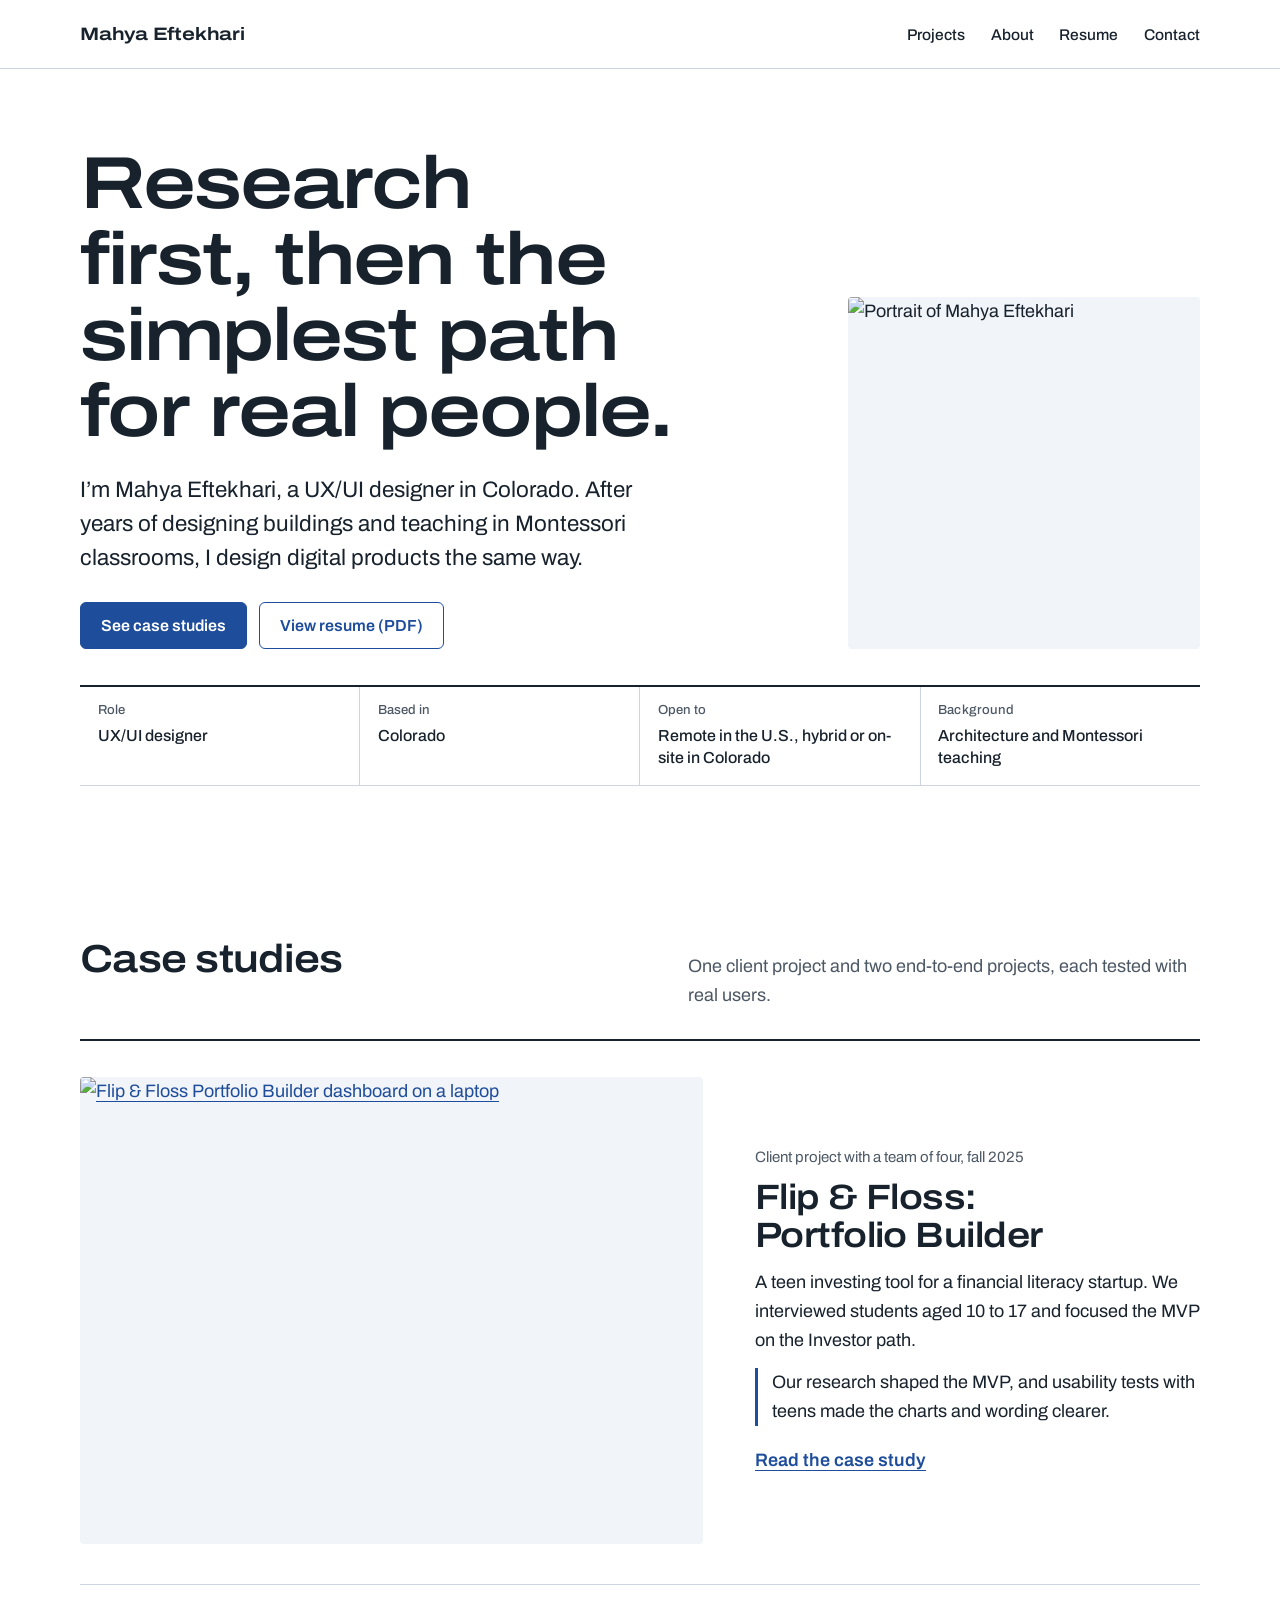
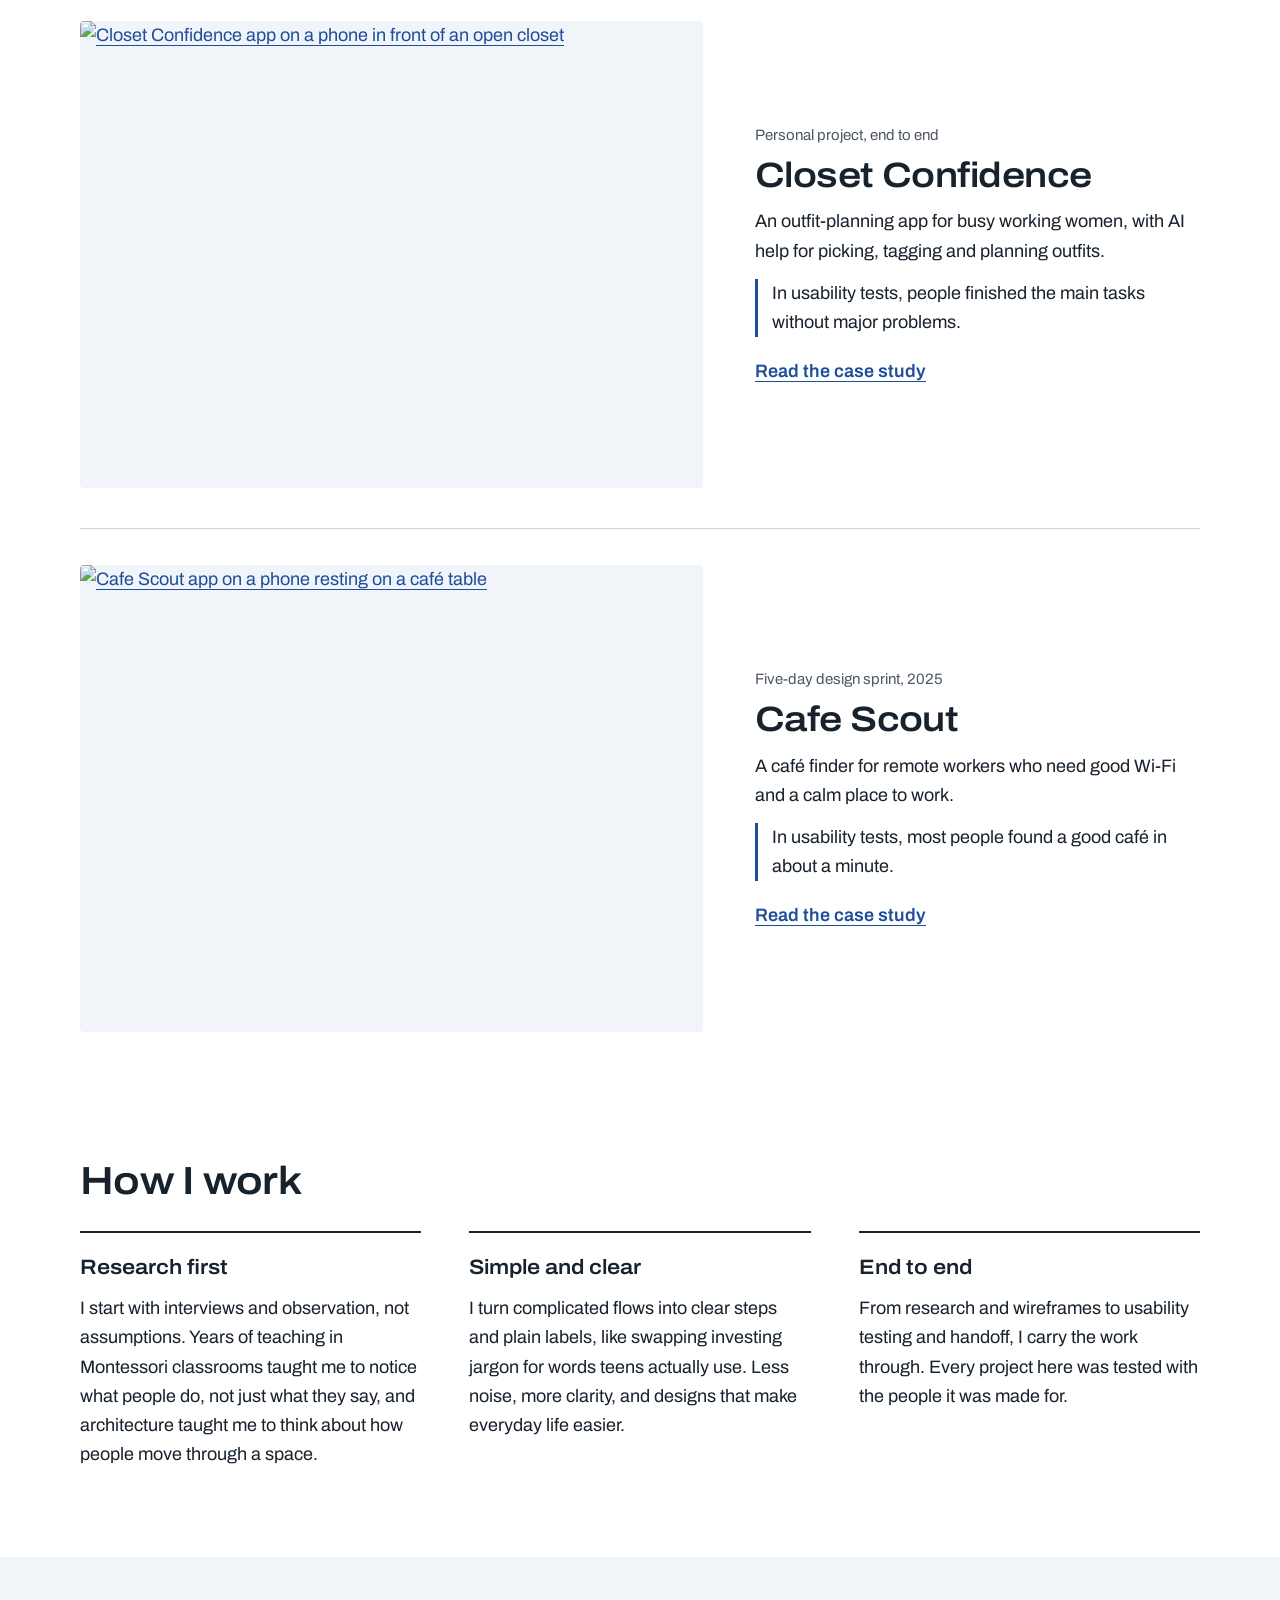
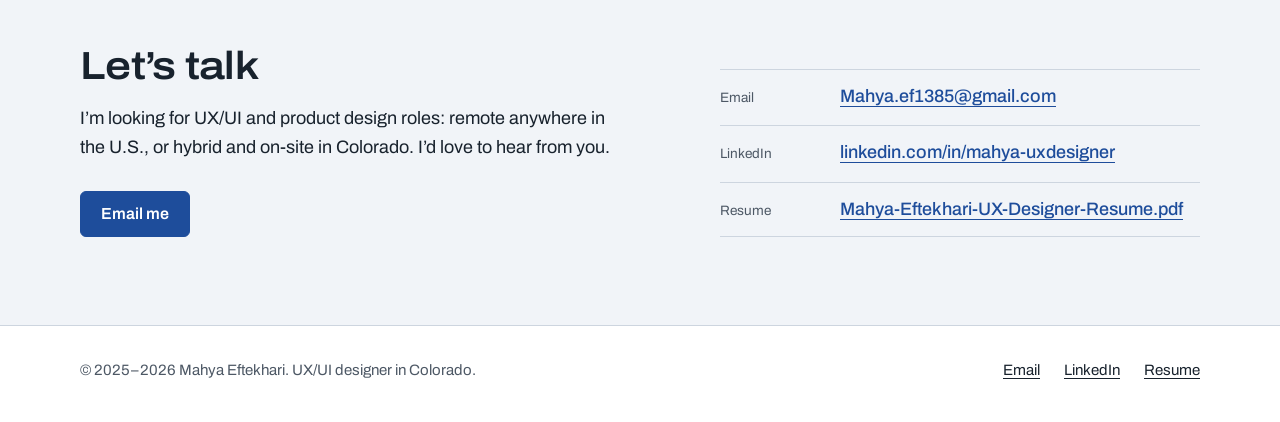
==== index.html @ 39c3cbf0 "Add portfolio pages, styles and fonts" ====
<!doctype html>
<html lang="en">
<head>
<meta charset="utf-8">
<meta name="viewport" content="width=device-width, initial-scale=1">
<title>Mahya Eftekhari | UX/UI Designer in Colorado</title>
<meta name="description" content="Mahya Eftekhari is a UX/UI designer in Colorado with a background in architecture and Montessori teaching. Case studies: Flip &amp; Floss (client project), Closet Confidence and Cafe Scout.">
<link rel="canonical" href="https://www.mahya-uxdesigner.com/">
<meta property="og:type" content="website">
<meta property="og:site_name" content="Mahya Eftekhari">
<meta property="og:title" content="Mahya Eftekhari | UX/UI Designer in Colorado">
<meta property="og:description" content="Mahya Eftekhari is a UX/UI designer in Colorado with a background in architecture and Montessori teaching. Case studies: Flip &amp; Floss (client project), Closet Confidence and Cafe Scout.">
<meta property="og:url" content="https://www.mahya-uxdesigner.com/">
<meta property="og:image" content="https://www.mahya-uxdesigner.com/og-card.png">
<meta name="twitter:card" content="summary_large_image">
<meta name="theme-color" content="#ffffff">
<link rel="icon" href="/favicon.svg" type="image/svg+xml">
<link rel="icon" href="/favicon-32.png" sizes="32x32" type="image/png">
<link rel="apple-touch-icon" href="/apple-touch-icon.png">
<link rel="preload" href="/archivo-latin-wdth-normal.woff2" as="font" type="font/woff2" crossorigin>
<link rel="stylesheet" href="/site.css?v=1">
<script type="application/ld+json">{"@context": "https://schema.org", "@type": "Person", "name": "Mahya Eftekhari", "jobTitle": "UX/UI Designer", "url": "https://www.mahya-uxdesigner.com/", "address": {"@type": "PostalAddress", "addressRegion": "CO", "addressCountry": "US"}, "sameAs": ["https://www.linkedin.com/in/mahya-uxdesigner"], "email": "mailto:Mahya.ef1385@gmail.com"}</script>
</head>
<body>
<a class="skip-link" href="#main">Skip to content</a>
<header class="site-header">
  <div class="site-header__inner">
    <a class="wordmark" href="/">Mahya Eftekhari</a>
    <nav class="site-nav" aria-label="Main"><ul><li><a href="/projects">Projects</a></li><li><a href="/about">About</a></li><li><a href="/s/Mahya-Eftekhari-UX-Designer-Resume.pdf">Resume</a></li><li><a href="/contact">Contact</a></li></ul></nav>
  </div>
</header>
<main id="main">
  <section class="hero" aria-labelledby="hero-title">
    <div class="hero__text">
      <h1 class="display" id="hero-title">Research first, then the simplest path for real people.</h1>
      <p class="lead">I’m Mahya Eftekhari, a UX/UI designer in Colorado. After years of designing buildings and teaching in Montessori classrooms, I design digital products the same way.</p>
      <div class="actions">
        <a class="btn btn--primary" href="#work">See case studies</a>
        <a class="btn btn--secondary" href="/s/Mahya-Eftekhari-UX-Designer-Resume.pdf">View resume (PDF)</a>
      </div>
    </div>
    <figure class="hero__portrait"><img src="/img/unnamed-1-d2908641.webp" alt="Portrait of Mahya Eftekhari" width="958" height="934" fetchpriority="high" decoding="async"></figure>
    <dl class="titleblock" style="--tb-cols:4"><div><dt>Role</dt><dd>UX/UI designer</dd></div><div><dt>Based in</dt><dd>Colorado</dd></div><div><dt>Open to</dt><dd>Remote in the U.S., hybrid or on-site in Colorado</dd></div><div><dt>Background</dt><dd>Architecture and Montessori teaching</dd></div></dl>
  </section>

  <section class="band" id="work" aria-labelledby="work-title">
    <div class="band__head">
      <h2 id="work-title">Case studies</h2>
      <p>One client project and two end-to-end projects, each tested with real users.</p>
    </div>
    <ul class="work"><li><article class="work__item">
  <a class="work__media" href="/flip-floss-portfolio-builder" tabindex="-1" aria-hidden="true"><img src="/img/9dd10206-a67c-40c2-997d-e3310551cd7e-4acb9a1b.webp" alt="Flip &amp; Floss Portfolio Builder dashboard on a laptop" width="1536" height="1024" loading="lazy" decoding="async"></a>
  <div>
    <p class="work__context">Client project with a team of four, fall 2025</p>
    <h3 class="work__title"><a href="/flip-floss-portfolio-builder">Flip &amp; Floss: Portfolio Builder</a></h3>
    <p class="work__summary">A teen investing tool for a financial literacy startup. We interviewed students aged 10 to 17 and focused the MVP on the Investor path.</p>
    <p class="work__result">Our research shaped the MVP, and usability tests with teens made the charts and wording clearer.</p>
    <a class="work__link" href="/flip-floss-portfolio-builder">Read the case study<span class="visually-hidden">: Flip &amp; Floss: Portfolio Builder</span></a>
  </div>
</article></li><li><article class="work__item">
  <a class="work__media" href="/closet-confidence" tabindex="-1" aria-hidden="true"><img src="/img/unnamed-88dc1564.webp" alt="Closet Confidence app on a phone in front of an open closet" width="951" height="951" style="object-position:50% 100%" loading="lazy" decoding="async"></a>
  <div>
    <p class="work__context">Personal project, end to end</p>
    <h3 class="work__title"><a href="/closet-confidence">Closet Confidence</a></h3>
    <p class="work__summary">An outfit-planning app for busy working women, with AI help for picking, tagging and planning outfits.</p>
    <p class="work__result">In usability tests, people finished the main tasks without major problems.</p>
    <a class="work__link" href="/closet-confidence">Read the case study<span class="visually-hidden">: Closet Confidence</span></a>
  </div>
</article></li><li><article class="work__item">
  <a class="work__media" href="/cafe-scout" tabindex="-1" aria-hidden="true"><img src="/img/b02252fb-cc37-4bd8-b61d-54bfed82eeb8-95e993bc.webp" alt="Cafe Scout app on a phone resting on a café table" width="1024" height="1536" loading="lazy" decoding="async"></a>
  <div>
    <p class="work__context">Five-day design sprint, 2025</p>
    <h3 class="work__title"><a href="/cafe-scout">Cafe Scout</a></h3>
    <p class="work__summary">A café finder for remote workers who need good Wi-Fi and a calm place to work.</p>
    <p class="work__result">In usability tests, most people found a good café in about a minute.</p>
    <a class="work__link" href="/cafe-scout">Read the case study<span class="visually-hidden">: Cafe Scout</span></a>
  </div>
</article></li></ul>
  </section>

  <section class="band" aria-labelledby="approach-title" style="padding-top:0">
    <div class="band__head"><h2 id="approach-title">How I work</h2></div>
    <ul class="principles">
      <li><h3>Research first</h3><p>I start with interviews and observation, not assumptions. Years of teaching in Montessori classrooms taught me to notice what people do, not just what they say, and architecture taught me to think about how people move through a space.</p></li>
      <li><h3>Simple and clear</h3><p>I turn complicated flows into clear steps and plain labels, like swapping investing jargon for words teens actually use. Less noise, more clarity, and designs that make everyday life easier.</p></li>
      <li><h3>End to end</h3><p>From research and wireframes to usability testing and handoff, I carry the work through. Every project here was tested with the people it was made for.</p></li>
    </ul>
  </section>

  <section class="band--tint" aria-labelledby="contact-title">
    <div class="band contact-band">
      <div>
        <h2 id="contact-title">Let’s talk</h2>
        <p style="margin-top:1rem">I’m looking for UX/UI and product design roles: remote anywhere in the U.S., or hybrid and on-site in Colorado. I’d love to hear from you.</p>
        <div class="actions"><a class="btn btn--primary" href="mailto:Mahya.ef1385@gmail.com">Email me</a></div>
      </div>
      <ul class="contact-list">
        <li><span>Email</span><a href="mailto:Mahya.ef1385@gmail.com">Mahya.ef1385@gmail.com</a></li>
        <li><span>LinkedIn</span><a href="https://www.linkedin.com/in/mahya-uxdesigner">linkedin.com/in/mahya-uxdesigner</a></li>
        <li><span>Resume</span><a href="/s/Mahya-Eftekhari-UX-Designer-Resume.pdf">Mahya-Eftekhari-UX-Designer-Resume.pdf</a></li>
      </ul>
    </div>
  </section>
</main>
<footer class="site-footer">
  <div class="site-footer__inner">
    <p style="margin:0">© 2025–2026 Mahya Eftekhari. UX/UI designer in Colorado.</p>
    <ul>
      <li><a href="mailto:Mahya.ef1385@gmail.com">Email</a></li>
      <li><a href="https://www.linkedin.com/in/mahya-uxdesigner">LinkedIn</a></li>
      <li><a href="/s/Mahya-Eftekhari-UX-Designer-Resume.pdf">Resume</a></li>
    </ul>
  </div>
</footer>
<dialog class="lightbox" id="lightbox" aria-label="Enlarged image">
  <button type="button">Close</button>
  <img alt="">
  <p hidden></p>
</dialog>
<script src="/site.js?v=1" defer></script>
</body>
</html>
---- site.css ----
/* Mahya Eftekhari — portfolio
   Type: Archivo (variable width + weight). Wide cuts for headings, normal width for reading.
   Signature: the "title block", borrowed from architectural drawing sheets, for facts about her and each project. */

@font-face {
  font-family: "Archivo";
  font-style: normal;
  font-display: swap;
  font-weight: 100 900;
  font-stretch: 62% 125%;
  src: url("/archivo-latin-wdth-normal.woff2") format("woff2-variations");
  unicode-range: U+0000-00FF, U+0131, U+0152-0153, U+02BB-02BC, U+02C6, U+02DA, U+02DC, U+0304, U+0308, U+0329, U+2000-206F, U+20AC, U+2122, U+2191, U+2193, U+2212, U+2215, U+FEFF, U+FFFD;
}
@font-face {
  font-family: "Archivo";
  font-style: normal;
  font-display: swap;
  font-weight: 100 900;
  font-stretch: 62% 125%;
  src: url("/archivo-latin-ext-wdth-normal.woff2") format("woff2-variations");
  unicode-range: U+0100-02BA, U+02BD-02C5, U+02C7-02CC, U+02CE-02D7, U+02DD-02FF, U+0304, U+0308, U+0329, U+1D00-1DBF, U+1E00-1E9F, U+1EF2-1EFF, U+2020, U+20A0-20AB, U+20AD-20C0, U+2113, U+2C60-2C7F, U+A720-A7FF;
}
@font-face {
  font-family: "Archivo";
  font-style: italic;
  font-display: swap;
  font-weight: 100 900;
  font-stretch: 62% 125%;
  src: url("/archivo-latin-wdth-italic.woff2") format("woff2-variations");
  unicode-range: U+0000-00FF, U+0131, U+0152-0153, U+02BB-02BC, U+02C6, U+02DA, U+02DC, U+0304, U+0308, U+0329, U+2000-206F, U+20AC, U+2122, U+2191, U+2193, U+2212, U+2215, U+FEFF, U+FFFD;
}

:root {
  --paper: #ffffff;
  --vellum: #f1f4f8;
  --ink: #18222d;
  --ink-soft: #4d5865;
  --rule: #cdd5df;
  --accent: #1e4d9b;
  --accent-deep: #163c7c;
  --accent-tint: #e6edf8;

  --font: "Archivo", system-ui, -apple-system, "Segoe UI", Roboto, Helvetica, Arial, sans-serif;
  --page: 76rem;
  --measure: 41rem;
  --gutter: clamp(1.25rem, 4.5vw, 3rem);
}

*, *::before, *::after { box-sizing: border-box; }
html { -webkit-text-size-adjust: 100%; text-size-adjust: 100%; }
@media (prefers-reduced-motion: no-preference) { html { scroll-behavior: smooth; } }

body {
  margin: 0;
  background: var(--paper);
  color: var(--ink);
  font-family: var(--font);
  font-size: 1.0625rem;
  line-height: 1.62;
  font-weight: 400;
  font-stretch: 100%;
  font-kerning: normal;
  -webkit-font-smoothing: antialiased;
  -moz-osx-font-smoothing: grayscale;
}
@media (min-width: 48rem) { body { font-size: 1.125rem; } }

img, video { max-width: 100%; height: auto; display: block; }

h1, h2, h3, h4 { margin: 0; color: var(--ink); font-weight: 600; text-wrap: balance; }
p { margin: 0 0 1em; text-wrap: pretty; }
ul, ol { margin: 0 0 1em; padding-left: 1.25em; }
li { margin: 0 0 0.35em; padding-left: 0.15em; }
li::marker { color: var(--ink-soft); }
strong { font-weight: 650; }

a { color: var(--accent); text-decoration-line: underline; text-decoration-thickness: 1px; text-underline-offset: 0.2em; }
a:hover { color: var(--accent-deep); text-decoration-thickness: 2px; }
:focus-visible { outline: 3px solid var(--accent); outline-offset: 3px; border-radius: 2px; }

.skip-link { position: absolute; left: 1rem; top: -4rem; background: var(--ink); color: #fff; padding: 0.6rem 1rem; z-index: 10; border-radius: 4px; }
.skip-link:focus { top: 1rem; }

.visually-hidden { position: absolute !important; width: 1px; height: 1px; overflow: hidden; clip: rect(0 0 0 0); white-space: nowrap; }

/* ---------- Type roles ---------- */
.display {
  font-stretch: 122%;
  font-weight: 600;
  font-size: clamp(2.35rem, 1.2rem + 4.6vw, 4.6rem);
  line-height: 1.03;
  letter-spacing: -0.028em;
}
.h2, .case-section > h2, .band h2 {
  font-stretch: 114%;
  font-size: clamp(1.7rem, 1.25rem + 1.5vw, 2.45rem);
  line-height: 1.1;
  letter-spacing: -0.018em;
}
.prose h3, .h3 { font-size: 1.3rem; line-height: 1.3; letter-spacing: -0.006em; margin: 2rem 0 0.6rem; }
.prose h4, .h4 { font-size: 1.0625rem; line-height: 1.4; margin: 1.5rem 0 0.4rem; }
.prose > :first-child { margin-top: 0; }
.prose > :last-child { margin-bottom: 0; }
.lead { font-size: clamp(1.15rem, 1rem + 0.55vw, 1.4rem); line-height: 1.5; }
.muted { color: var(--ink-soft); }

/* ---------- Header / footer ---------- */
.site-header { border-bottom: 1px solid var(--rule); background: var(--paper); }
.site-header__inner {
  max-width: var(--page); margin: 0 auto; padding: 1.05rem var(--gutter);
  display: flex; flex-wrap: wrap; align-items: baseline; justify-content: space-between; gap: 0.4rem 2rem;
}
.wordmark {
  font-stretch: 120%; font-weight: 650; font-size: 1.125rem; letter-spacing: -0.012em;
  color: var(--ink); text-decoration: none; white-space: nowrap;
}
.wordmark:hover { color: var(--ink); text-decoration: none; }
.site-nav ul { list-style: none; display: flex; flex-wrap: wrap; gap: 0.25rem 1.6rem; margin: 0; padding: 0; }
.site-nav li { margin: 0; padding: 0; }
.site-nav a {
  display: inline-block; padding: 0.3rem 0; color: var(--ink); text-decoration: none;
  font-weight: 500; font-size: 0.97rem;
}
.site-nav a:hover { color: var(--accent); text-decoration: underline; text-decoration-thickness: 2px; text-underline-offset: 0.45em; }
.site-nav a[aria-current="page"] { text-decoration: underline; text-decoration-thickness: 2px; text-underline-offset: 0.45em; text-decoration-color: var(--accent); }

.site-footer { border-top: 1px solid var(--rule); margin-top: 0; }
.site-footer__inner {
  max-width: var(--page); margin: 0 auto; padding: 2rem var(--gutter) 2.5rem;
  display: flex; flex-wrap: wrap; justify-content: space-between; gap: 0.75rem 2rem;
  font-size: 0.94rem; color: var(--ink-soft);
}
.site-footer ul { list-style: none; display: flex; flex-wrap: wrap; gap: 0.25rem 1.5rem; margin: 0; padding: 0; }
.site-footer li { margin: 0; padding: 0; }
.site-footer a { color: var(--ink); }

/* ---------- Buttons ---------- */
.actions { display: flex; flex-wrap: wrap; gap: 0.75rem; margin-top: 1.75rem; }
.btn {
  display: inline-flex; align-items: center; justify-content: center; gap: 0.5rem;
  min-height: 2.9rem; padding: 0.7rem 1.25rem; border-radius: 6px;
  font: inherit; font-size: 1rem; font-weight: 600; line-height: 1.2;
  text-decoration: none; border: 1.5px solid var(--accent); cursor: pointer;
}
.btn--primary { background: var(--accent); color: #fff; }
.btn--primary:hover { background: var(--accent-deep); border-color: var(--accent-deep); color: #fff; text-decoration: none; }
.btn--secondary { background: transparent; color: var(--accent); }
.btn--secondary:hover { background: var(--accent-tint); color: var(--accent-deep); text-decoration: none; }

/* ---------- Title block (signature) ---------- */
.titleblock {
  display: grid; gap: 1px; margin: 0;
  grid-template-columns: minmax(0, 1fr);
  background: var(--rule);
  border-top: 2px solid var(--ink); border-bottom: 1px solid var(--rule);
}
.titleblock > div { background: var(--paper); padding: 0.8rem 1.1rem 0.95rem 0; }
.titleblock > div + div { padding-left: 1.1rem; }
.titleblock dt { font-size: 0.82rem; font-weight: 500; color: var(--ink-soft); margin: 0 0 0.25rem; letter-spacing: 0.005em; }
.titleblock dd { margin: 0; font-size: 1rem; font-weight: 500; line-height: 1.42; }
.titleblock .titleblock__wide { grid-column: 1 / -1; }
@media (min-width: 30rem) { .titleblock { grid-template-columns: repeat(2, minmax(0, 1fr)); } }
@media (min-width: 56rem) { .titleblock { grid-template-columns: repeat(var(--tb-cols, 3), minmax(0, 1fr)); } }
.titleblock .titleblock__wide dd { font-size: 1.06rem; max-width: 52rem; }
.titleblock > div, .titleblock > div + div { padding-left: 1.1rem; }
@media (max-width: 29.99rem) { .titleblock > div, .titleblock > div + div { padding-left: 0; } }

/* ---------- Home hero ---------- */
.hero {
  max-width: var(--page); margin: 0 auto;
  padding: clamp(2.25rem, 6vw, 5rem) var(--gutter) clamp(2.5rem, 5vw, 4rem);
  display: grid; gap: 2.25rem 3.5rem; grid-template-columns: minmax(0, 1fr);
}
.hero__text { max-width: 44rem; }
.hero__text .lead { margin: 1.5rem 0 0; max-width: 37rem; color: var(--ink); }
.hero__portrait { margin: 0; max-width: 15rem; }
@media (min-width: 40rem) { .hero__portrait { max-width: 22rem; } }
.hero__portrait img { width: 100%; aspect-ratio: 1 / 1; object-fit: cover; object-position: 50% 30%; border-radius: 4px; background: var(--vellum); }
.hero .titleblock { grid-column: 1 / -1; }
@media (min-width: 60rem) {
  .hero { grid-template-columns: minmax(0, 8fr) minmax(0, 4fr); align-items: end; }
  .hero__portrait { justify-self: end; width: 100%; }
}

/* ---------- Bands ---------- */
.band { max-width: var(--page); margin: 0 auto; padding: clamp(3rem, 7vw, 5.5rem) var(--gutter); }
.band__head { display: flex; flex-wrap: wrap; align-items: baseline; justify-content: space-between; gap: 0.5rem 2rem; margin-bottom: 1.75rem; }
.band__head p { margin: 0; color: var(--ink-soft); max-width: 32rem; }
.band--tint { background: var(--vellum); }
.band--tint .titleblock > div { background: var(--vellum); }

/* ---------- Project list ---------- */
.work { list-style: none; margin: 0; padding: 0; }
.work > li { margin: 0; padding: 0; }
.work__item {
  display: grid; gap: 1.5rem 3.25rem; grid-template-columns: minmax(0, 1fr);
  padding: 2.25rem 0 2.5rem; border-top: 1px solid var(--rule);
}
.work > li:first-child .work__item { border-top: 2px solid var(--ink); }
@media (min-width: 56rem) {
  .work__item { grid-template-columns: minmax(0, 7fr) minmax(0, 5fr); align-items: center; }
}
.work__media { display: block; border-radius: 4px; overflow: hidden; background: var(--vellum); aspect-ratio: 4 / 3; }
.work__media img { width: 100%; height: 100%; object-fit: cover; }
.work__context { font-size: 0.94rem; color: var(--ink-soft); margin: 0 0 0.55rem; }
.work__title { font-stretch: 114%; font-size: clamp(1.6rem, 1.25rem + 1.2vw, 2.2rem); line-height: 1.08; letter-spacing: -0.016em; margin: 0 0 0.85rem; }
.work__title a { color: inherit; text-decoration: none; }
.work__title a:hover { color: var(--accent); }
.work__summary { margin: 0 0 0.8rem; }
.work__result { margin: 0 0 1.25rem; padding-left: 0.9rem; border-left: 3px solid var(--accent); }
.work__link { font-weight: 600; }

/* ---------- Principles ---------- */
.principles { display: grid; gap: 2rem 3rem; grid-template-columns: repeat(auto-fit, minmax(min(100%, 17rem), 1fr)); margin: 0; padding: 0; list-style: none; }
.principles > li { margin: 0; padding: 1.1rem 0 0; border-top: 2px solid var(--ink); }
.principles h3 { font-size: 1.3rem; font-stretch: 110%; margin: 0 0 0.6rem; }
.principles p { margin: 0; color: var(--ink); }

/* ---------- Contact band ---------- */
.contact-band { display: grid; gap: 1.5rem 4rem; grid-template-columns: minmax(0, 1fr); }
@media (min-width: 56rem) { .contact-band { grid-template-columns: minmax(0, 6fr) minmax(0, 5fr); align-items: end; } }
.contact-band p { max-width: 34rem; }
.contact-list { list-style: none; margin: 0; padding: 0; display: grid; gap: 0.15rem; }
.contact-list li { margin: 0; padding: 0.75rem 0; border-top: 1px solid var(--rule); display: grid; grid-template-columns: 6.5rem minmax(0, 1fr); gap: 1rem; align-items: baseline; }
.contact-list li:last-child { border-bottom: 1px solid var(--rule); }
.contact-list span { font-size: 0.85rem; color: var(--ink-soft); }
.contact-list a { font-weight: 500; overflow-wrap: anywhere; }

/* ---------- Simple pages ---------- */
.page-head { max-width: var(--page); margin: 0 auto; padding: clamp(2.25rem, 6vw, 4.5rem) var(--gutter) 1.5rem; }
.page-head .lead { margin-top: 1.25rem; max-width: 38rem; }
.about { max-width: var(--page); margin: 0 auto; padding: 1rem var(--gutter) clamp(3rem, 7vw, 5rem); display: grid; gap: 2.5rem 4rem; grid-template-columns: minmax(0, 1fr); }
@media (min-width: 56rem) { .about { grid-template-columns: minmax(0, 7fr) minmax(0, 4fr); } }
.about__photo { margin: 0; }
.about__photo img { border-radius: 4px; width: 100%; max-width: 24rem; }
.about .titleblock { margin-top: 2.5rem; }

/* ---------- Case study ---------- */
.case-head { max-width: var(--page); margin: 0 auto; padding: clamp(2rem, 5vw, 3.75rem) var(--gutter) 0; }
.crumb { font-size: 0.94rem; margin: 0 0 1.5rem; }
.crumb a { color: var(--ink-soft); }
.case-head .display { max-width: 17ch; }
.case-head .lead { max-width: 40rem; margin: 1.25rem 0 2.25rem; }
.case-hero { max-width: var(--page); margin: clamp(2rem, 4vw, 3rem) auto 0; padding: 0 var(--gutter); }
.case-hero__frame { background: var(--vellum); border-radius: 4px; overflow: hidden; display: flex; justify-content: center; }
.case-hero__frame img { width: 100%; max-height: min(78vh, 46rem); object-fit: cover; }
.case-hero__frame.is-portrait img { width: auto; max-width: 100%; object-fit: contain; max-height: min(80vh, 44rem); }

.case-body { max-width: var(--page); margin: 0 auto; padding: clamp(2rem, 5vw, 3.5rem) var(--gutter) clamp(3rem, 6vw, 4.5rem); display: grid; grid-template-columns: minmax(0, 1fr); gap: 3rem; }
@media (min-width: 72rem) { .case-body { grid-template-columns: 13.5rem minmax(0, 1fr); gap: 3.5rem; } }

.toc { display: none; }
@media (min-width: 72rem) {
  .toc { display: block; position: sticky; top: 1.5rem; align-self: start; max-height: calc(100vh - 3rem); overflow-y: auto; padding-top: 2.6rem; }
}
.toc p { font-size: 0.82rem; color: var(--ink-soft); margin: 0 0 0.6rem; }
.toc ol { list-style: none; margin: 0; padding: 0; border-left: 1px solid var(--rule); }
.toc li { margin: 0; padding: 0; }
.toc a {
  display: block; padding: 0.32rem 0 0.32rem 0.9rem; margin-left: -1px; border-left: 2px solid transparent;
  font-size: 0.9rem; line-height: 1.35; color: var(--ink-soft); text-decoration: none;
}
.toc a:hover { color: var(--ink); }
.toc a[aria-current="true"] { color: var(--accent); border-left-color: var(--accent); font-weight: 600; }

.case-content { min-width: 0; }
.case-section { padding: 2.5rem 0 1rem; border-top: 1px solid var(--rule); scroll-margin-top: 1rem; }
.case-section:first-child { border-top: 2px solid var(--ink); }
.case-section > h2 { margin: 0 0 1.4rem; max-width: 24ch; }
.case-section .prose { max-width: var(--measure); }
.flow > * + * { margin-top: 1.75rem; }

:where(.figure) { margin: 0; }
.figure__frame { background: var(--vellum); border-radius: 4px; padding: clamp(0.6rem, 1.8vw, 1.25rem); }
.figure__frame img { margin: 0 auto; }
.figure--bare .figure__frame { background: none; padding: 0; }
.figure--tall { max-width: 28rem; }
.cols--phone .figure--tall { max-width: none; }
.figure figcaption { font-size: 0.94rem; line-height: 1.5; color: var(--ink-soft); margin-top: 0.7rem; max-width: var(--measure); }
.zoom { cursor: zoom-in; }

.cols { display: grid; gap: 1.75rem 2.5rem; grid-template-columns: minmax(0, 1fr); align-items: start; }
@media (min-width: 52rem) { .cols { grid-template-columns: var(--cols); } .cols.is-centered { align-items: center; } }
.cols > .col > * + * { margin-top: 1.25rem; }

.gallery { display: grid; gap: 0.9rem; grid-template-columns: repeat(auto-fill, minmax(min(100%, 15.5rem), 1fr)); padding: 0; list-style: none; }
:where(.gallery) { margin: 0; }
.gallery--2 { grid-template-columns: repeat(auto-fill, minmax(min(100%, 19rem), 1fr)); }
.gallery li { margin: 0; padding: 0; }
.gallery .figure__frame { padding: 0.5rem; height: 100%; display: flex; align-items: center; }

.icons { display: flex; flex-wrap: wrap; gap: 1rem; padding: 0; list-style: none; }
:where(.icons) { margin: 0; }
.icons li { margin: 0; padding: 0; }
.icons img { width: 6.5rem; height: auto; border-radius: 12px; }
.media { display: grid; grid-template-columns: 3.5rem minmax(0, 1fr); gap: 1.1rem; align-items: start; max-width: var(--measure); }
.media img { width: 3.5rem; height: auto; border-radius: 10px; margin-top: 0.2rem; }

.quotes { list-style: none; padding: 0; display: grid; gap: 1.25rem 2.5rem; grid-template-columns: repeat(auto-fit, minmax(min(100%, 17rem), 1fr)); }
:where(.quotes) { margin: 0; }
.quotes li { margin: 0; padding: 0; }
.quotes blockquote { margin: 0; padding: 0.2rem 0 0.2rem 1rem; border-left: 3px solid var(--accent); font-size: 1.08rem; line-height: 1.5; }

.callout { max-width: var(--measure); background: var(--accent-tint); border-radius: 4px; padding: 1.1rem 1.3rem; }
.callout p:last-child { margin-bottom: 0; }

.video-frame { background: var(--ink); border-radius: 4px; overflow: hidden; }
.video-frame video { width: 100%; }

.next { border-top: 2px solid var(--ink); margin-top: 1.5rem; padding-top: 1.75rem; display: grid; gap: 1.25rem 2.5rem; grid-template-columns: minmax(0, 1fr); }
@media (min-width: 48rem) { .next { grid-template-columns: minmax(0, 1fr) minmax(0, 1fr); } }
.next a { display: grid; grid-template-columns: 7.5rem minmax(0, 1fr); gap: 1rem; align-items: center; text-decoration: none; color: var(--ink); }
.next img { width: 7.5rem; aspect-ratio: 4 / 3; object-fit: cover; border-radius: 4px; background: var(--vellum); }
.next span { display: block; font-size: 0.85rem; color: var(--ink-soft); }
.next strong { display: block; font-stretch: 112%; font-size: 1.2rem; font-weight: 600; line-height: 1.2; }
.next a:hover strong { color: var(--accent); text-decoration: underline; text-decoration-thickness: 2px; text-underline-offset: 0.2em; }

/* ---------- Lightbox ---------- */
.lightbox { border: 0; padding: 0; margin: auto; max-width: min(96vw, 110rem); max-height: 94vh; background: transparent; overflow: visible; }
.lightbox::backdrop { background: rgba(14, 20, 27, 0.86); }
.lightbox img { max-width: min(96vw, 110rem); max-height: calc(94vh - 4rem); width: auto; margin: 0 auto; background: #fff; border-radius: 3px; }
.lightbox p { color: #e9eef4; font-size: 0.94rem; margin: 0.7rem auto 0; max-width: 48rem; text-align: center; }
.lightbox button {
  position: fixed; top: 1rem; right: 1rem; min-height: 2.75rem; padding: 0.55rem 1rem; border-radius: 6px;
  border: 1.5px solid #fff; background: rgba(14, 20, 27, 0.6); color: #fff; font: inherit; font-weight: 600; cursor: pointer;
}

@media print {
  .site-header, .site-footer, .toc, .next, .actions { display: none !important; }
  .case-body { display: block; }
}
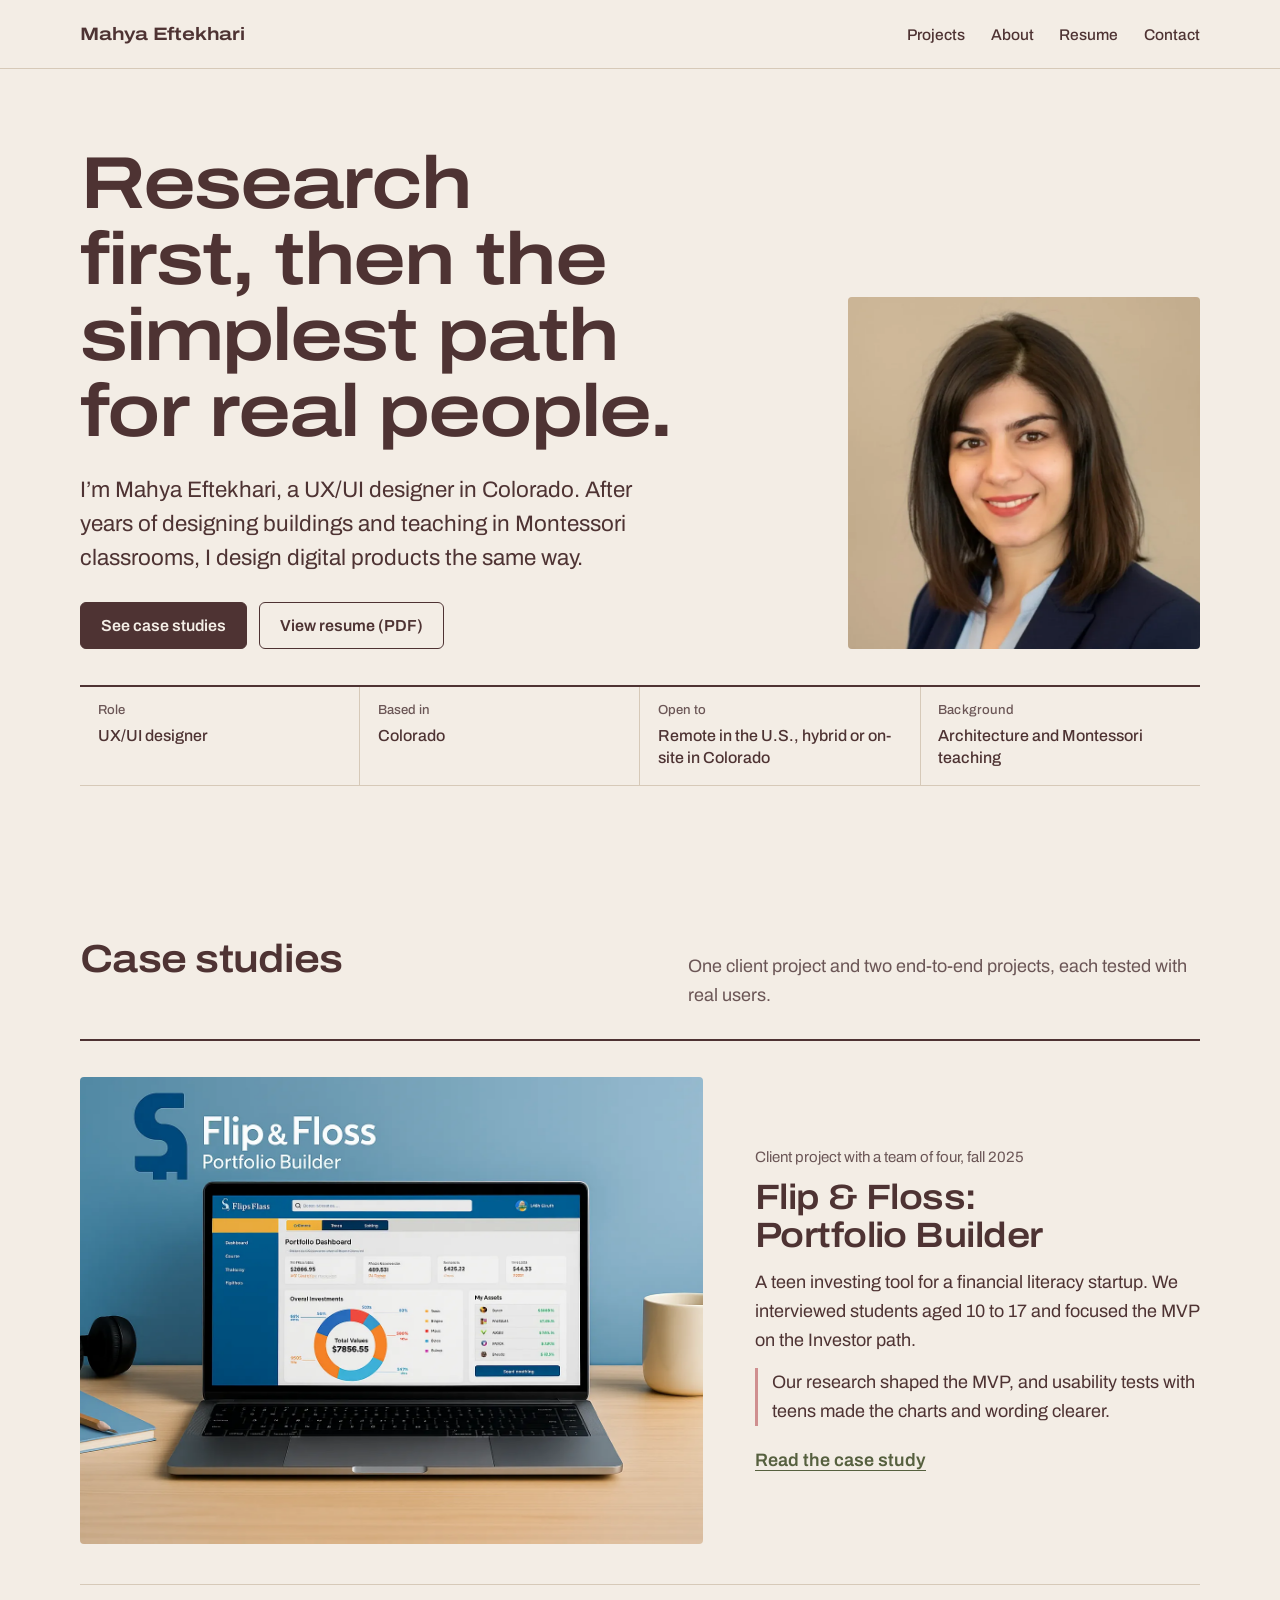
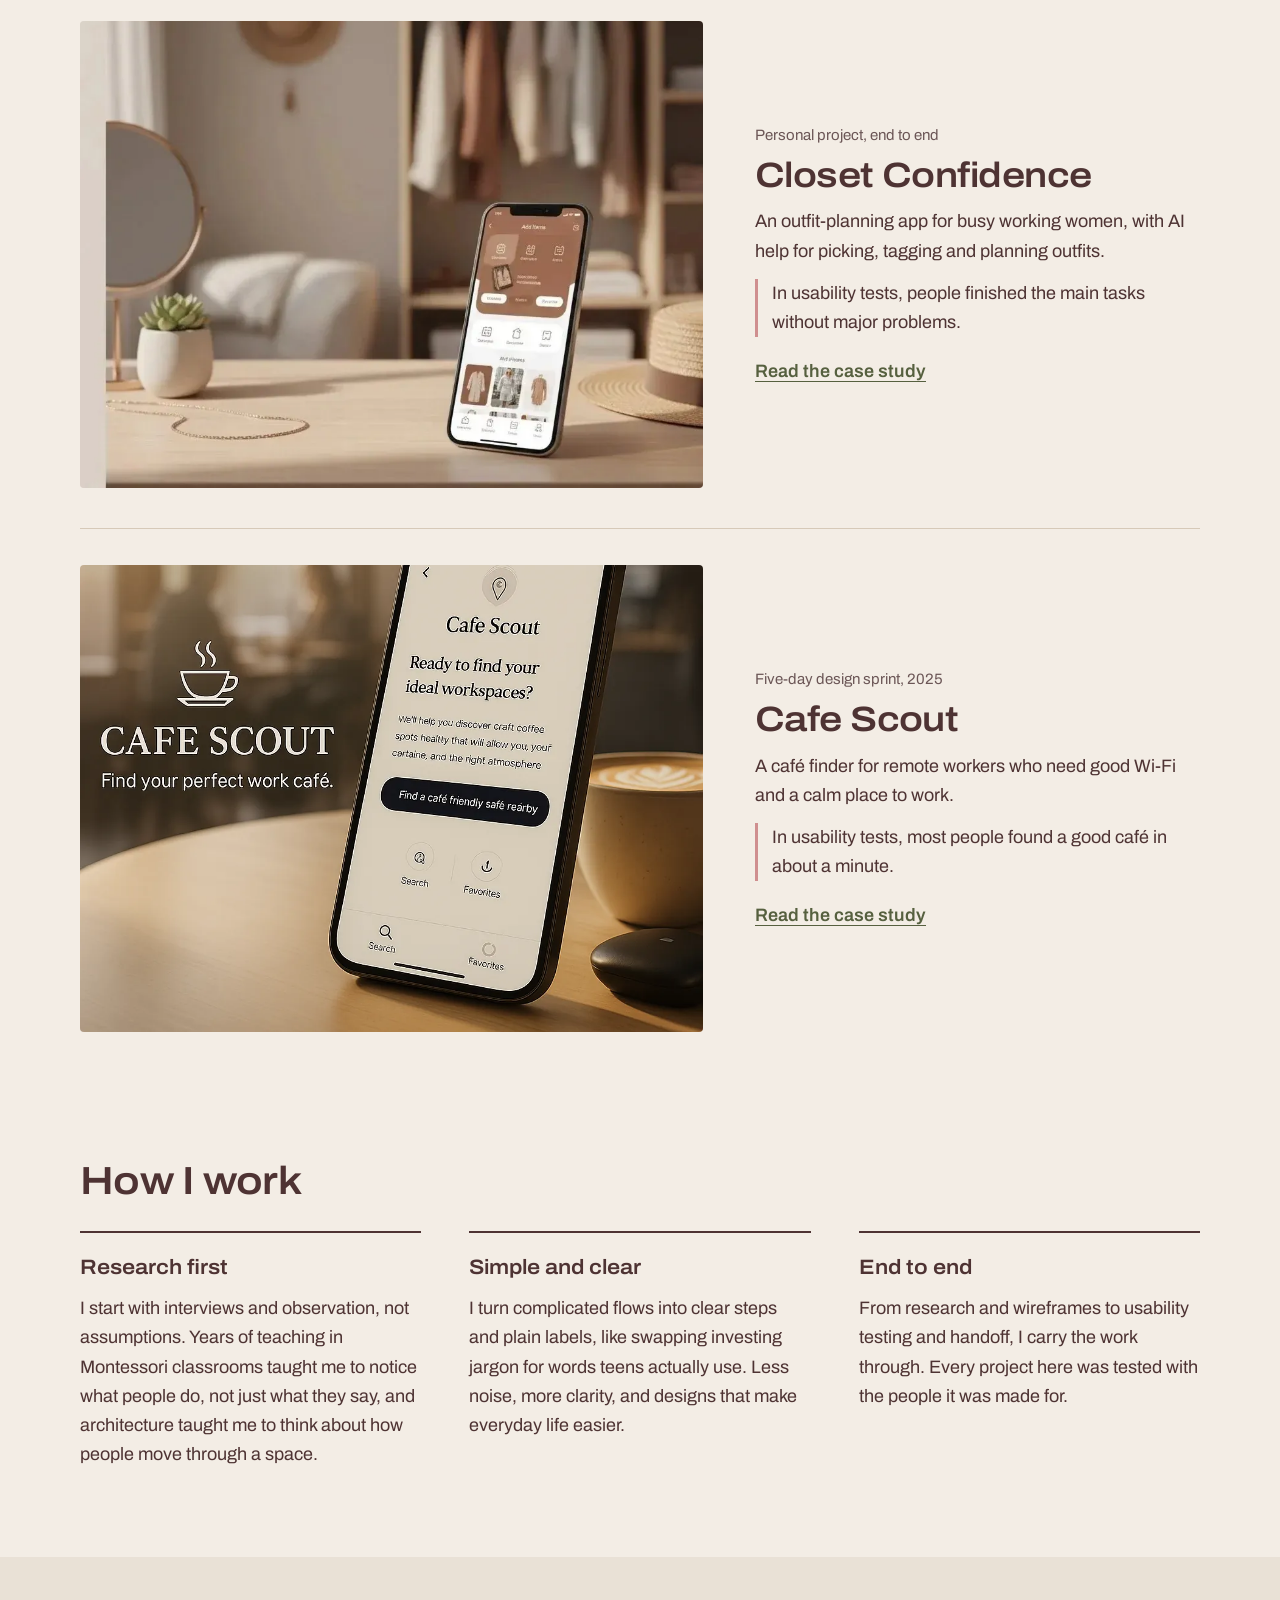
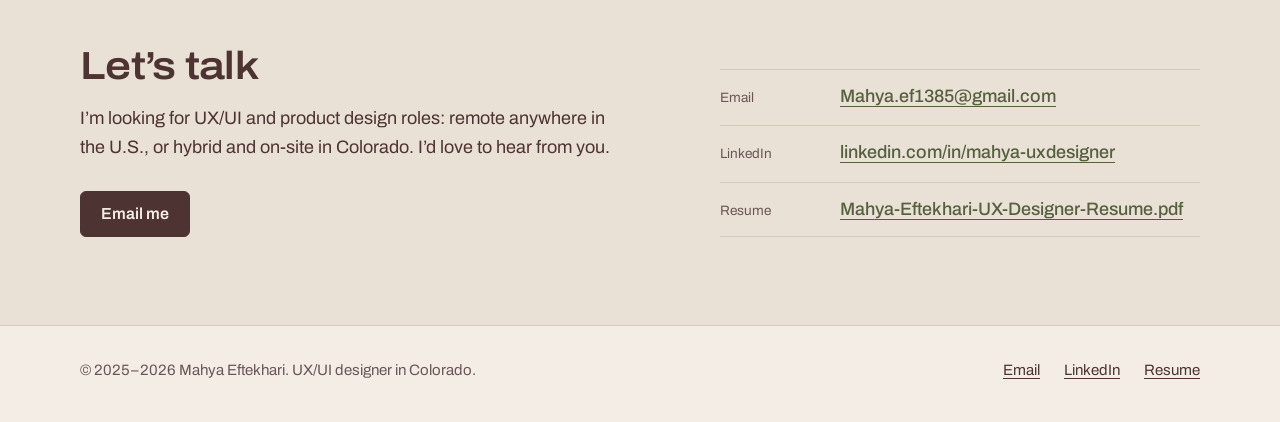
==== commit fbf5c178: "Use the original warm colors, add card sorting video" ====
--- a/index.html
+++ b/index.html
@@ -13,12 +13,12 @@
 <meta property="og:url" content="https://www.mahya-uxdesigner.com/">
 <meta property="og:image" content="https://www.mahya-uxdesigner.com/og-card.png">
 <meta name="twitter:card" content="summary_large_image">
-<meta name="theme-color" content="#ffffff">
+<meta name="theme-color" content="#f3ede5">
 <link rel="icon" href="/favicon.svg" type="image/svg+xml">
 <link rel="icon" href="/favicon-32.png" sizes="32x32" type="image/png">
 <link rel="apple-touch-icon" href="/apple-touch-icon.png">
 <link rel="preload" href="/archivo-latin-wdth-normal.woff2" as="font" type="font/woff2" crossorigin>
-<link rel="stylesheet" href="/site.css?v=1">
+<link rel="stylesheet" href="/site.css?v=2">
 <script type="application/ld+json">{"@context": "https://schema.org", "@type": "Person", "name": "Mahya Eftekhari", "jobTitle": "UX/UI Designer", "url": "https://www.mahya-uxdesigner.com/", "address": {"@type": "PostalAddress", "addressRegion": "CO", "addressCountry": "US"}, "sameAs": ["https://www.linkedin.com/in/mahya-uxdesigner"], "email": "mailto:Mahya.ef1385@gmail.com"}</script>
 </head>
 <body>
@@ -117,6 +117,6 @@
   <img alt="">
   <p hidden></p>
 </dialog>
-<script src="/site.js?v=1" defer></script>
+<script src="/site.js?v=2" defer></script>
 </body>
 </html>
--- a/site.css
+++ b/site.css
@@ -31,14 +31,20 @@
 }
 
 :root {
-  --paper: #ffffff;
-  --vellum: #f1f4f8;
-  --ink: #18222d;
-  --ink-soft: #4d5865;
-  --rule: #cdd5df;
-  --accent: #1e4d9b;
-  --accent-deep: #163c7c;
-  --accent-tint: #e6edf8;
+  /* Her original Squarespace palette, kept calm: one cream background, brown text,
+     sage deepened so links pass contrast, dusty rose only for small decorative marks. */
+  --paper: #f3ede5;
+  --vellum: #e9e1d6;
+  --ink: #4e3333;
+  --ink-soft: #6b5656;
+  --rule: #d6c9b8;
+  --accent: #56603f;
+  --accent-deep: #444c31;
+  --accent-tint: #e2e3d3;
+  --btn: #4e3333;
+  --btn-text: #f3ede5;
+  --btn-hover: #3a2525;
+  --mark: #cf8f8f;
 
   --font: "Archivo", system-ui, -apple-system, "Segoe UI", Roboto, Helvetica, Arial, sans-serif;
   --page: 76rem;
@@ -78,7 +84,7 @@
 a:hover { color: var(--accent-deep); text-decoration-thickness: 2px; }
 :focus-visible { outline: 3px solid var(--accent); outline-offset: 3px; border-radius: 2px; }
 
-.skip-link { position: absolute; left: 1rem; top: -4rem; background: var(--ink); color: #fff; padding: 0.6rem 1rem; z-index: 10; border-radius: 4px; }
+.skip-link { position: absolute; left: 1rem; top: -4rem; background: var(--ink); color: var(--paper); padding: 0.6rem 1rem; z-index: 10; border-radius: 4px; }
 .skip-link:focus { top: 1rem; }
 
 .visually-hidden { position: absolute !important; width: 1px; height: 1px; overflow: hidden; clip: rect(0 0 0 0); white-space: nowrap; }
@@ -140,12 +146,12 @@
   display: inline-flex; align-items: center; justify-content: center; gap: 0.5rem;
   min-height: 2.9rem; padding: 0.7rem 1.25rem; border-radius: 6px;
   font: inherit; font-size: 1rem; font-weight: 600; line-height: 1.2;
-  text-decoration: none; border: 1.5px solid var(--accent); cursor: pointer;
-}
-.btn--primary { background: var(--accent); color: #fff; }
-.btn--primary:hover { background: var(--accent-deep); border-color: var(--accent-deep); color: #fff; text-decoration: none; }
-.btn--secondary { background: transparent; color: var(--accent); }
-.btn--secondary:hover { background: var(--accent-tint); color: var(--accent-deep); text-decoration: none; }
+  text-decoration: none; border: 1.5px solid var(--btn); cursor: pointer;
+}
+.btn--primary { background: var(--btn); color: var(--btn-text); }
+.btn--primary:hover { background: var(--btn-hover); border-color: var(--btn-hover); color: var(--btn-text); text-decoration: none; }
+.btn--secondary { background: transparent; color: var(--ink); border-color: var(--ink); }
+.btn--secondary:hover { background: var(--vellum); color: var(--ink); text-decoration: none; }
 
 /* ---------- Title block (signature) ---------- */
 .titleblock {
@@ -207,7 +213,7 @@
 .work__title a { color: inherit; text-decoration: none; }
 .work__title a:hover { color: var(--accent); }
 .work__summary { margin: 0 0 0.8rem; }
-.work__result { margin: 0 0 1.25rem; padding-left: 0.9rem; border-left: 3px solid var(--accent); }
+.work__result { margin: 0 0 1.25rem; padding-left: 0.9rem; border-left: 3px solid var(--mark); }
 .work__link { font-weight: 600; }
 
 /* ---------- Principles ---------- */
@@ -299,7 +305,7 @@
 .quotes { list-style: none; padding: 0; display: grid; gap: 1.25rem 2.5rem; grid-template-columns: repeat(auto-fit, minmax(min(100%, 17rem), 1fr)); }
 :where(.quotes) { margin: 0; }
 .quotes li { margin: 0; padding: 0; }
-.quotes blockquote { margin: 0; padding: 0.2rem 0 0.2rem 1rem; border-left: 3px solid var(--accent); font-size: 1.08rem; line-height: 1.5; }
+.quotes blockquote { margin: 0; padding: 0.2rem 0 0.2rem 1rem; border-left: 3px solid var(--mark); font-size: 1.08rem; line-height: 1.5; }
 
 .callout { max-width: var(--measure); background: var(--accent-tint); border-radius: 4px; padding: 1.1rem 1.3rem; }
 .callout p:last-child { margin-bottom: 0; }
@@ -317,12 +323,12 @@
 
 /* ---------- Lightbox ---------- */
 .lightbox { border: 0; padding: 0; margin: auto; max-width: min(96vw, 110rem); max-height: 94vh; background: transparent; overflow: visible; }
-.lightbox::backdrop { background: rgba(14, 20, 27, 0.86); }
+.lightbox::backdrop { background: rgba(43, 26, 26, 0.88); }
 .lightbox img { max-width: min(96vw, 110rem); max-height: calc(94vh - 4rem); width: auto; margin: 0 auto; background: #fff; border-radius: 3px; }
-.lightbox p { color: #e9eef4; font-size: 0.94rem; margin: 0.7rem auto 0; max-width: 48rem; text-align: center; }
+.lightbox p { color: #f3ede5; font-size: 0.94rem; margin: 0.7rem auto 0; max-width: 48rem; text-align: center; }
 .lightbox button {
   position: fixed; top: 1rem; right: 1rem; min-height: 2.75rem; padding: 0.55rem 1rem; border-radius: 6px;
-  border: 1.5px solid #fff; background: rgba(14, 20, 27, 0.6); color: #fff; font: inherit; font-weight: 600; cursor: pointer;
+  border: 1.5px solid #f3ede5; background: rgba(43, 26, 26, 0.6); color: #f3ede5; font: inherit; font-weight: 600; cursor: pointer;
 }
 
 @media print {
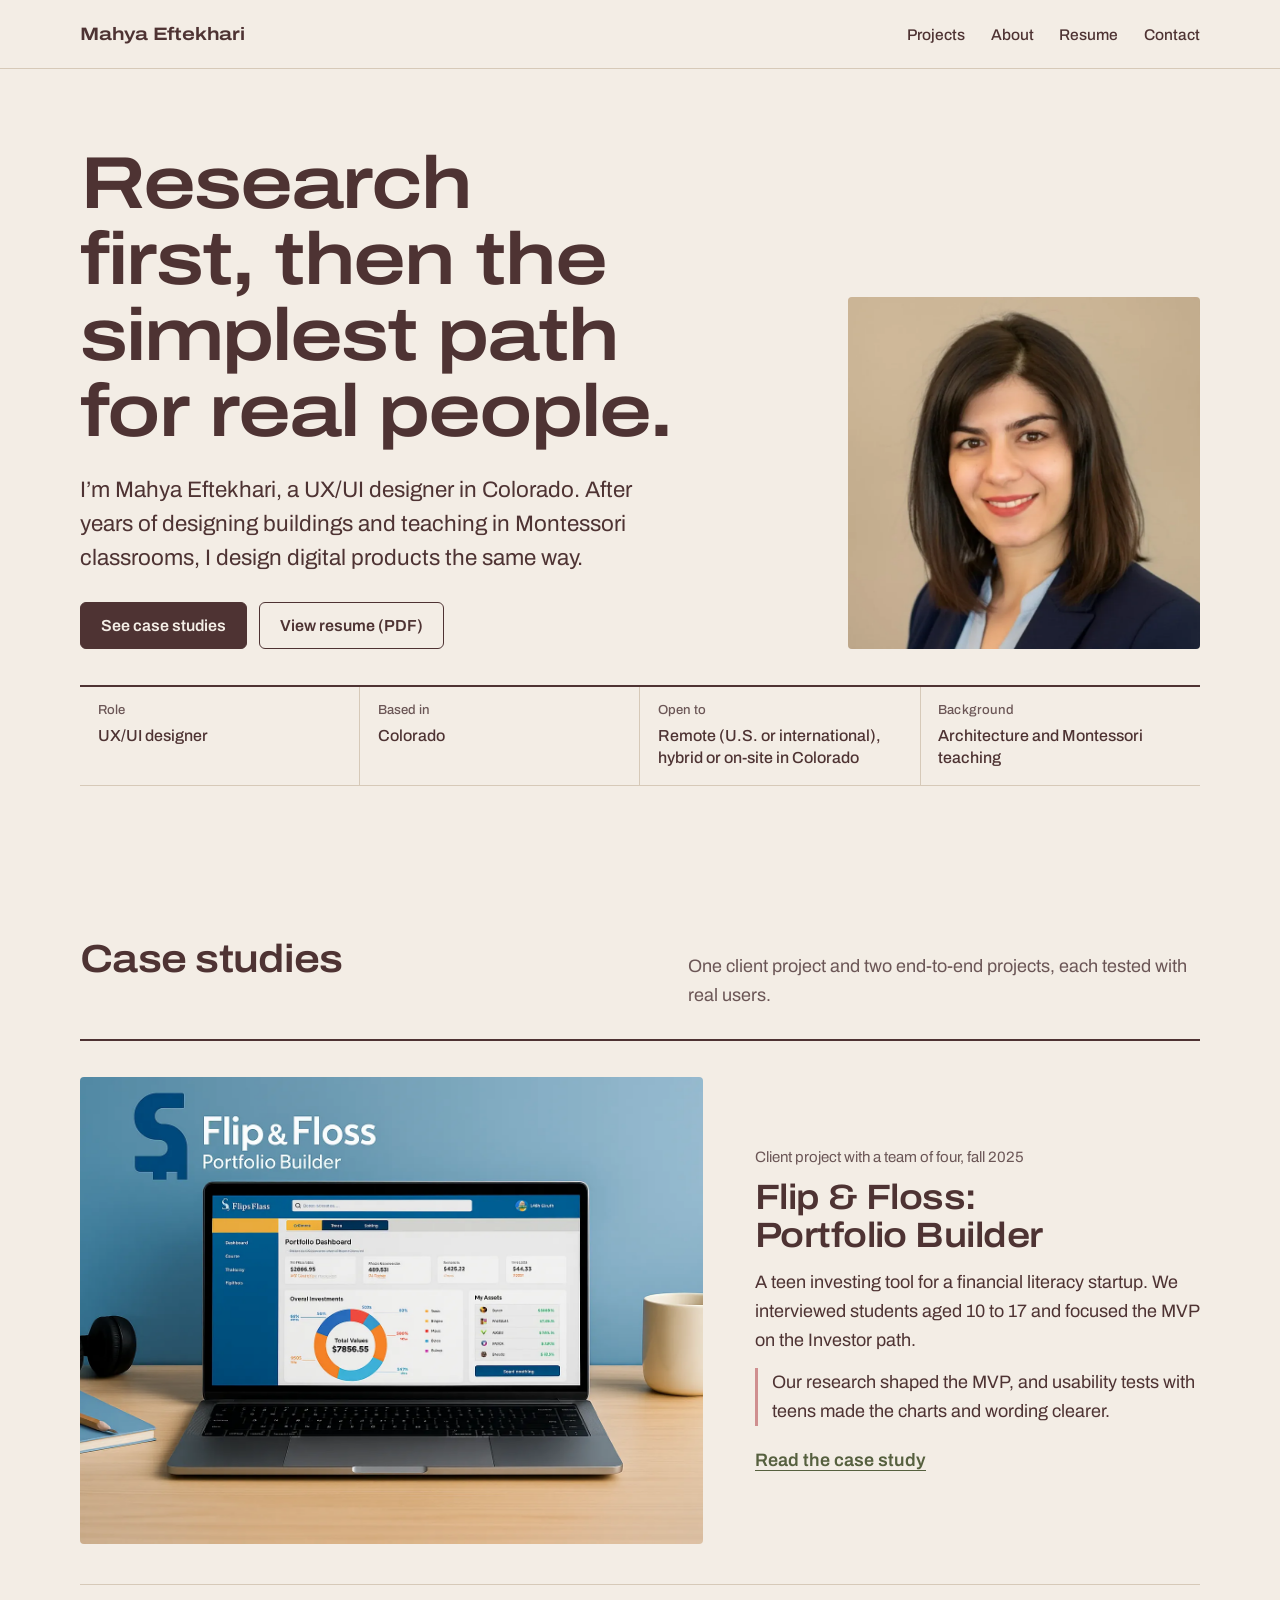
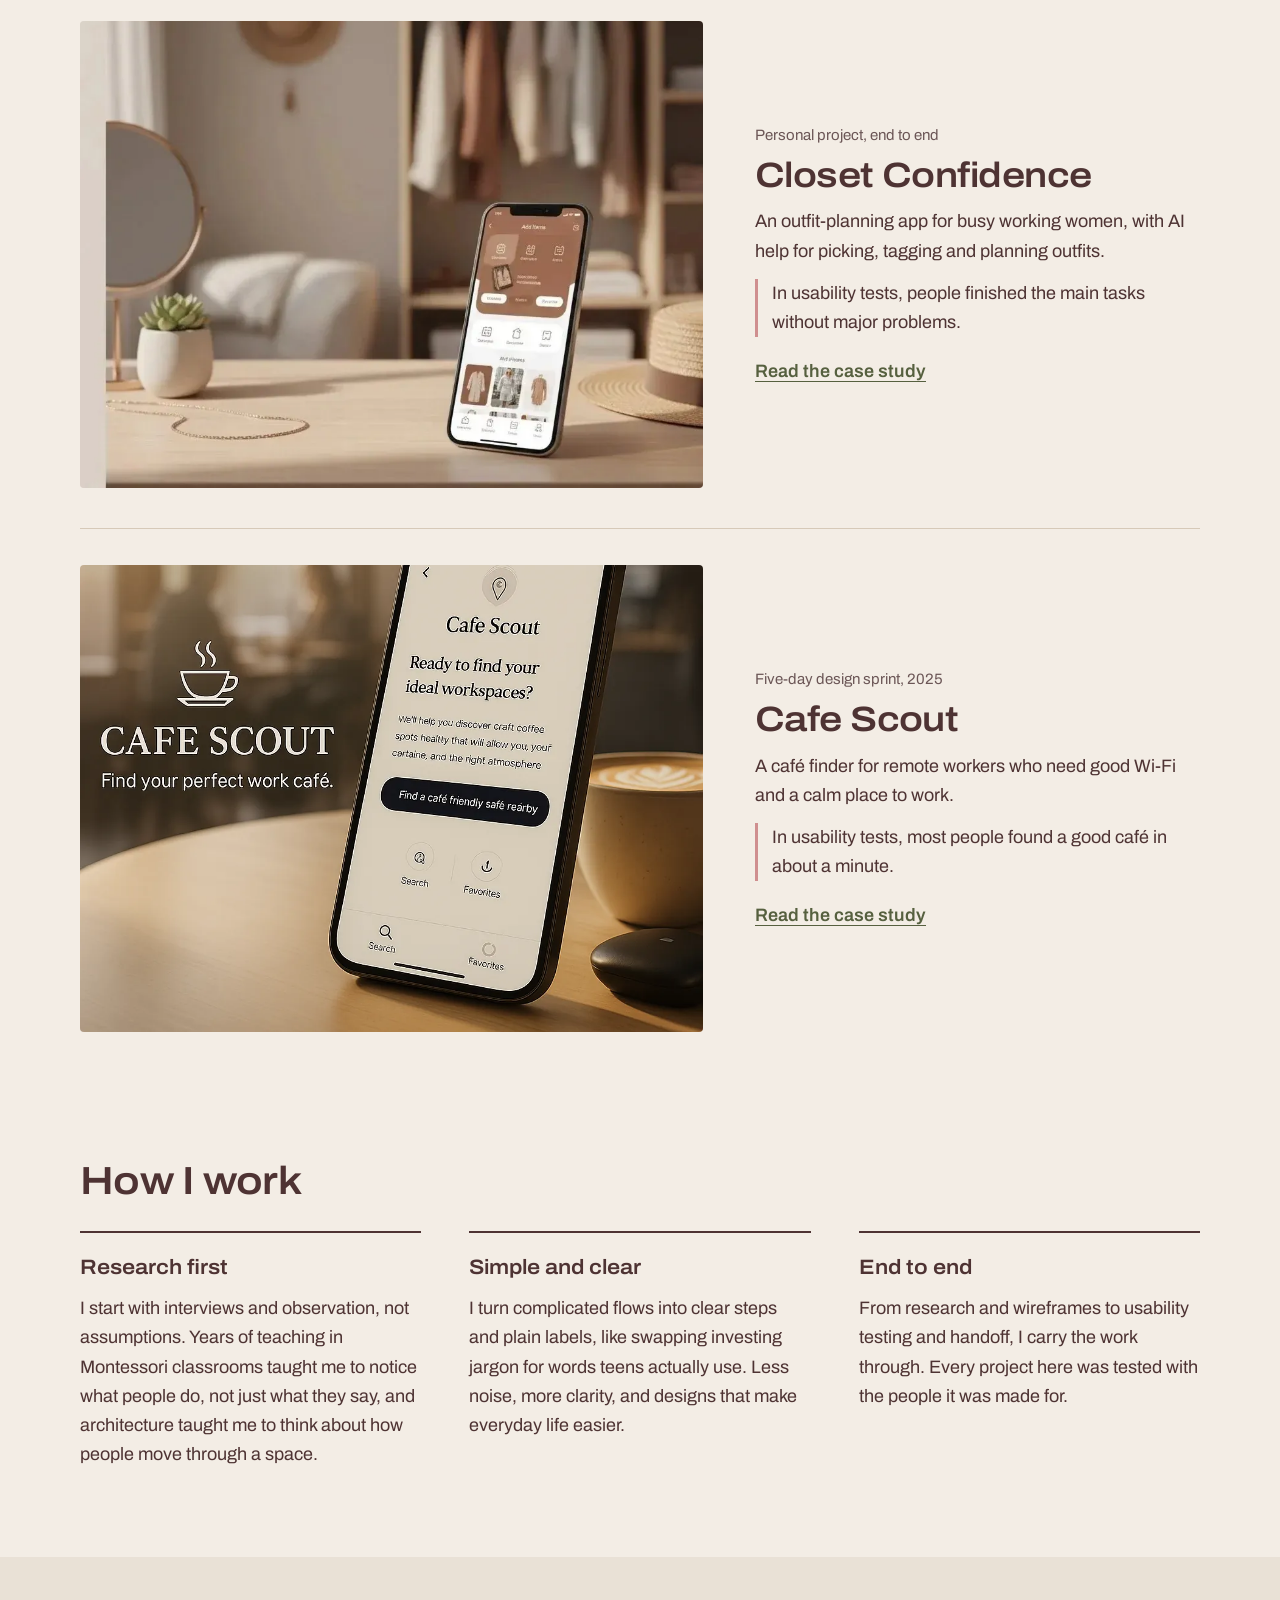
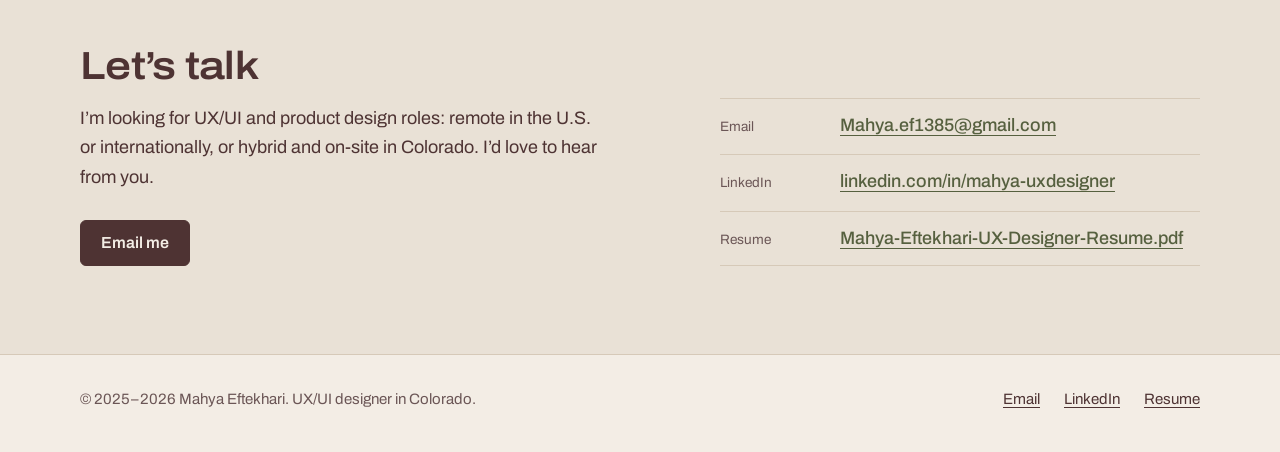
==== commit 65d800c5: "Open to international remote roles" ====
--- a/index.html
+++ b/index.html
@@ -18,7 +18,7 @@
 <link rel="icon" href="/favicon-32.png" sizes="32x32" type="image/png">
 <link rel="apple-touch-icon" href="/apple-touch-icon.png">
 <link rel="preload" href="/archivo-latin-wdth-normal.woff2" as="font" type="font/woff2" crossorigin>
-<link rel="stylesheet" href="/site.css?v=2">
+<link rel="stylesheet" href="/site.css?v=3">
 <script type="application/ld+json">{"@context": "https://schema.org", "@type": "Person", "name": "Mahya Eftekhari", "jobTitle": "UX/UI Designer", "url": "https://www.mahya-uxdesigner.com/", "address": {"@type": "PostalAddress", "addressRegion": "CO", "addressCountry": "US"}, "sameAs": ["https://www.linkedin.com/in/mahya-uxdesigner"], "email": "mailto:Mahya.ef1385@gmail.com"}</script>
 </head>
 <body>
@@ -40,7 +40,7 @@
       </div>
     </div>
     <figure class="hero__portrait"><img src="/img/unnamed-1-d2908641.webp" alt="Portrait of Mahya Eftekhari" width="958" height="934" fetchpriority="high" decoding="async"></figure>
-    <dl class="titleblock" style="--tb-cols:4"><div><dt>Role</dt><dd>UX/UI designer</dd></div><div><dt>Based in</dt><dd>Colorado</dd></div><div><dt>Open to</dt><dd>Remote in the U.S., hybrid or on-site in Colorado</dd></div><div><dt>Background</dt><dd>Architecture and Montessori teaching</dd></div></dl>
+    <dl class="titleblock" style="--tb-cols:4"><div><dt>Role</dt><dd>UX/UI designer</dd></div><div><dt>Based in</dt><dd>Colorado</dd></div><div><dt>Open to</dt><dd>Remote (U.S. or international), hybrid or on-site in Colorado</dd></div><div><dt>Background</dt><dd>Architecture and Montessori teaching</dd></div></dl>
   </section>
 
   <section class="band" id="work" aria-labelledby="work-title">
@@ -91,7 +91,7 @@
     <div class="band contact-band">
       <div>
         <h2 id="contact-title">Let’s talk</h2>
-        <p style="margin-top:1rem">I’m looking for UX/UI and product design roles: remote anywhere in the U.S., or hybrid and on-site in Colorado. I’d love to hear from you.</p>
+        <p style="margin-top:1rem">I’m looking for UX/UI and product design roles: remote in the U.S. or internationally, or hybrid and on-site in Colorado. I’d love to hear from you.</p>
         <div class="actions"><a class="btn btn--primary" href="mailto:Mahya.ef1385@gmail.com">Email me</a></div>
       </div>
       <ul class="contact-list">
@@ -117,6 +117,6 @@
   <img alt="">
   <p hidden></p>
 </dialog>
-<script src="/site.js?v=2" defer></script>
+<script src="/site.js?v=3" defer></script>
 </body>
 </html>
